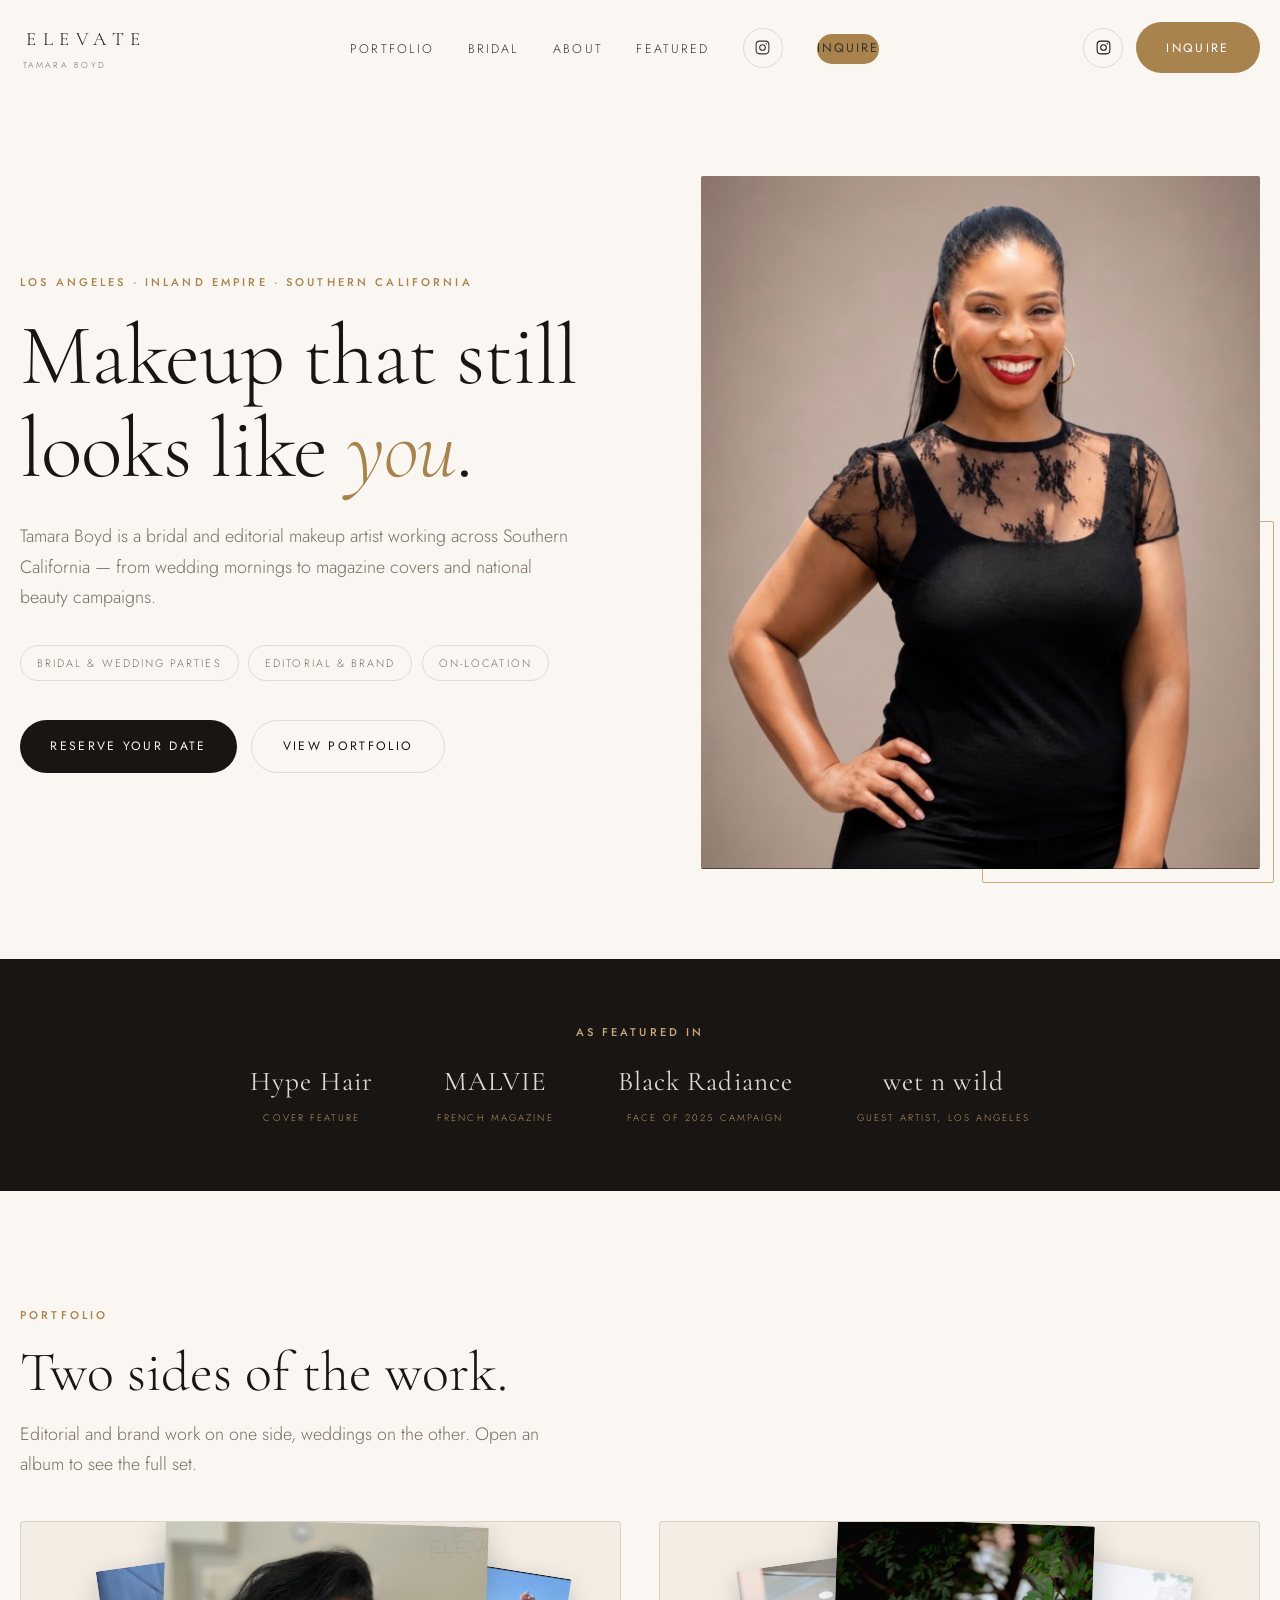
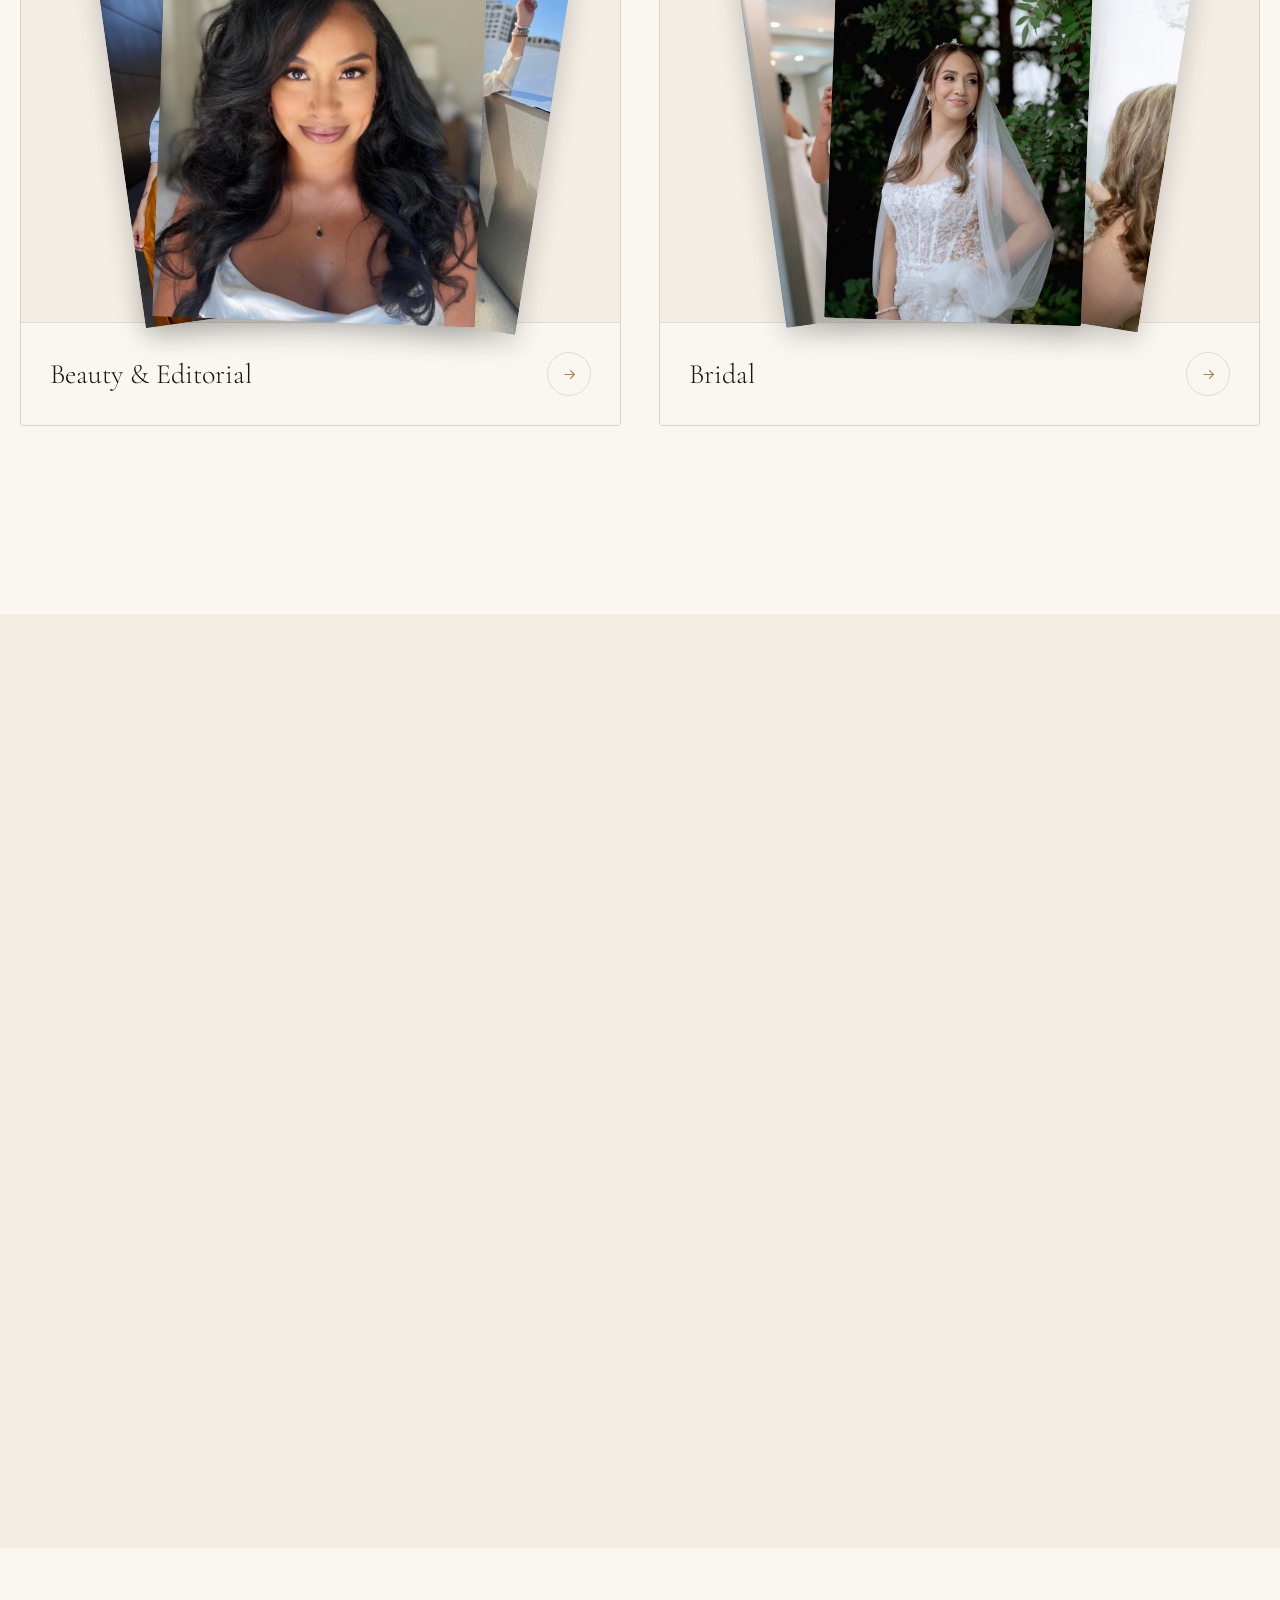
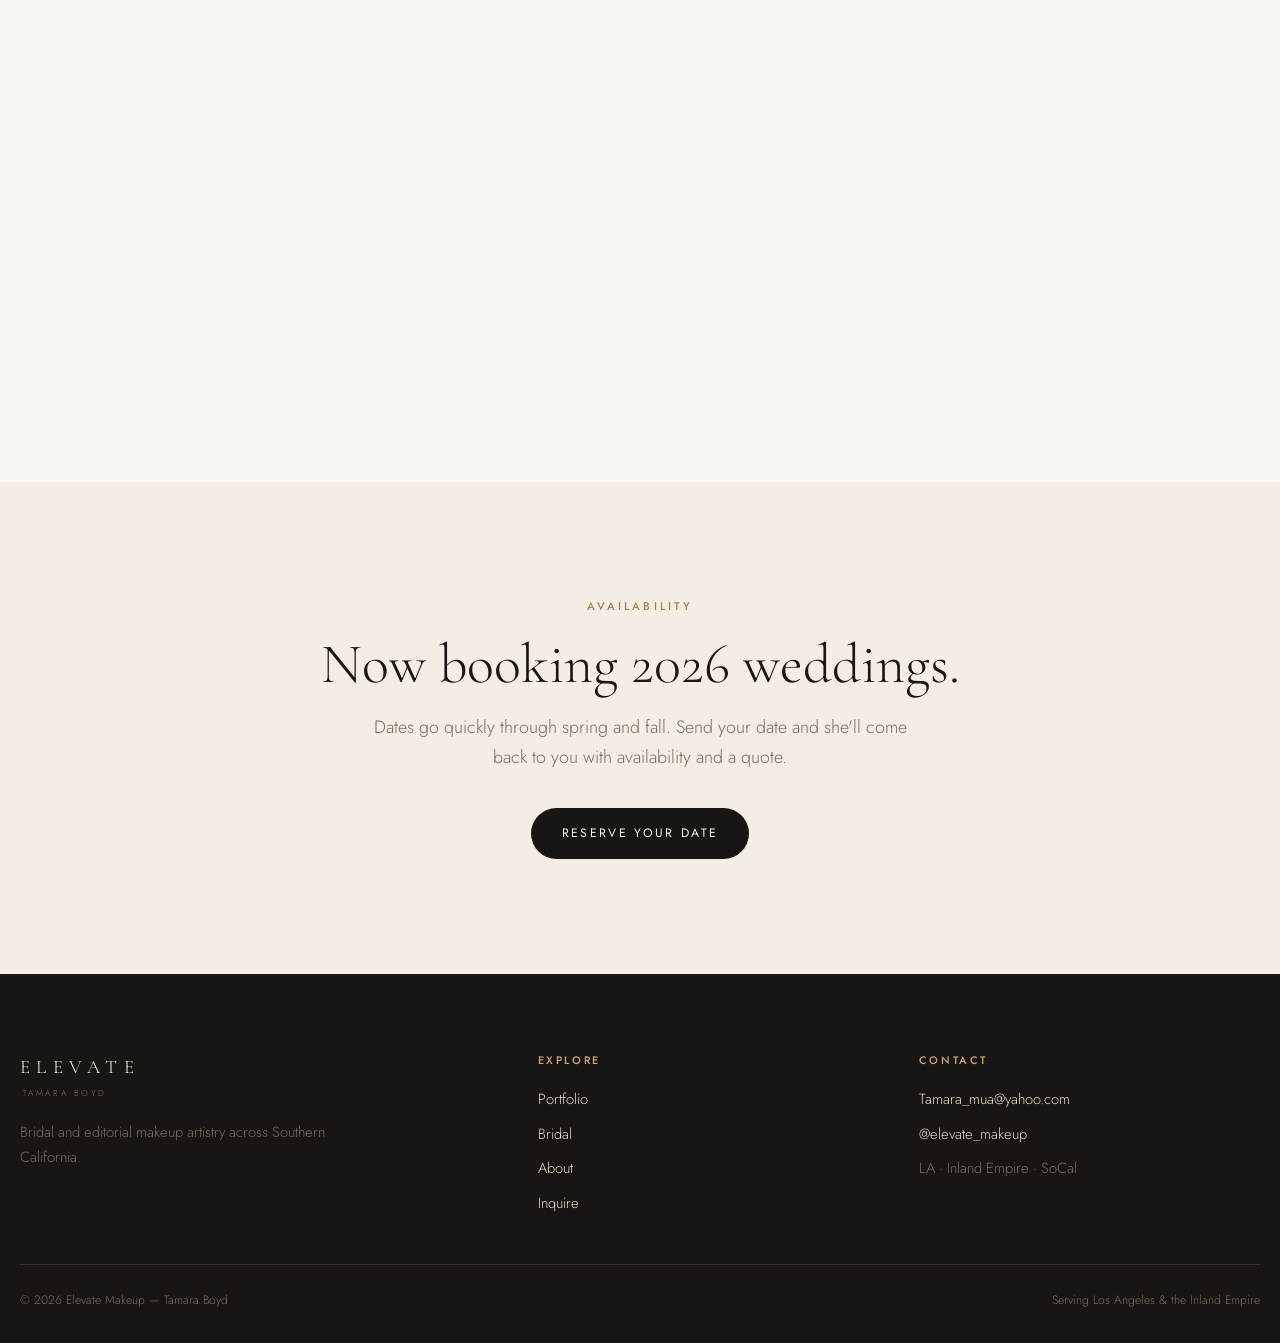
==== docs 4/index.html @ f373360c "Add files via upload" ====
<!DOCTYPE html>
<html lang="en">
<head>
<meta charset="utf-8">
<meta name="viewport" content="width=device-width,initial-scale=1">
<title>Elevate Makeup | Tamara Boyd — Los Angeles & Inland Empire Makeup Artist</title>
<meta name="description" content="Tamara Boyd is a bridal and editorial makeup artist serving Los Angeles, the Inland Empire and Southern California. Featured in Hype Hair and MALVIE. Now booking 2026 brides.">
<link rel="canonical" href="https://elevatemakeup.com/">
<meta property="og:title" content="Elevate Makeup | Tamara Boyd — LA & Inland Empire Makeup Artist">
<meta property="og:description" content="Bridal and editorial makeup across Southern California. Featured in Hype Hair and MALVIE.">
<meta property="og:type" content="website">
<link rel="preconnect" href="https://fonts.googleapis.com">
<link rel="preconnect" href="https://fonts.gstatic.com" crossorigin>
<link href="https://fonts.googleapis.com/css2?family=Cormorant+Garamond:ital,wght@0,300;0,400;1,300;1,400&family=Jost:wght@300;400;500&display=swap" rel="stylesheet">
<link rel="stylesheet" href="assets/styles.css">
<script type="application/ld+json">
{"@context":"https://schema.org","@type":"BeautySalon","name":"Elevate Makeup — Tamara Boyd",
"description":"Bridal and editorial makeup artist serving Los Angeles, the Inland Empire and Southern California.",
"email":"Tamara_mua@yahoo.com",
"areaServed":["Los Angeles","Inland Empire","Orange County","Southern California"],
"sameAs":["https://www.instagram.com/elevate_makeup/"]}
</script>
</head>
<body>

<!-- brush sweeps a circle, then lifts -->
<div id="loader">
  <div class="brush-wrap">
    <svg viewBox="0 0 100 100" aria-hidden="true">
      <circle class="ring-bg" cx="50" cy="50" r="49"></circle>
      <circle class="ring-fg" cx="50" cy="50" r="49"></circle>
    </svg>
    <div class="brush-orbit">
      <svg class="brush" viewBox="0 0 24 64" fill="none" aria-hidden="true">
        <path d="M12 2c3 4 4.6 8 4.6 12 0 3.4-2 5.6-4.6 5.6S7.4 17.4 7.4 14C7.4 10 9 6 12 2z" fill="#A9834E"/>
        <rect x="9.2" y="19" width="5.6" height="6" rx="1" fill="#191512"/>
        <rect x="10" y="25" width="4" height="34" rx="2" fill="#C3B2A0"/>
      </svg>
    </div>
    <div class="loader-word">ELEVATE</div>
  </div>
</div>

<header>
  <div class="wrap nav">
    <a class="brand" href="index.html">Elevate<span>Tamara Boyd</span></a>
    <ul class="nav-links" id="navlinks">
      <li><a href="#work">Portfolio</a></li>
      <li><a href="bridal.html">Bridal</a></li>
      <li><a href="#about">About</a></li>
      <li><a href="#featured">Featured</a></li>
      <li><a class="ig" href="https://www.instagram.com/elevate_makeup/" target="_blank" rel="noopener" aria-label="Instagram — see her reels and latest work">
        <svg width="17" height="17" viewBox="0 0 24 24" stroke-width="1.5"><rect x="3" y="3" width="18" height="18" rx="5"/><circle cx="12" cy="12" r="4"/><circle cx="17.3" cy="6.7" r="1" fill="currentColor" stroke="none"/></svg>
      </a></li>
      <li><a class="btn btn-gold" href="#" data-inquire="">Inquire</a></li>
    </ul>
    <div class="nav-right">
      <a class="ig" href="https://www.instagram.com/elevate_makeup/" target="_blank" rel="noopener" aria-label="Instagram — see her reels and latest work">
        <svg width="17" height="17" viewBox="0 0 24 24" stroke-width="1.5"><rect x="3" y="3" width="18" height="18" rx="5"/><circle cx="12" cy="12" r="4"/><circle cx="17.3" cy="6.7" r="1" fill="currentColor" stroke="none"/></svg>
      </a>
      <a class="btn btn-gold" href="#" data-inquire="">Inquire</a>
    </div>
    <button class="burger" id="burger" aria-label="Menu"><i></i><i></i><i></i></button>
  </div>
</header>

<main>

<section class="hero">
  <div class="wrap hero-grid">
    <div class="rv">
      <p class="eyebrow">Los Angeles · Inland Empire · Southern California</p>
      <h1>Makeup that still<br>looks like <em>you</em>.</h1>
      <p class="lede">Tamara Boyd is a bridal and editorial makeup artist working across
      Southern California — from wedding mornings to magazine covers and national
      beauty campaigns.</p>
      <div class="hero-meta">
        <span class="tag">Bridal &amp; Wedding Parties</span>
        <span class="tag">Editorial &amp; Brand</span>
        <span class="tag">On-Location</span>
      </div>
      <div class="hero-cta">
        <a class="btn" href="#" data-inquire="">Reserve Your Date</a>
        <a class="btn btn-ghost" href="#work">View Portfolio</a>
      </div>
    </div>
    <div class="hero-photo rv">
      <img src="assets/img/tamara.jpg" alt="Tamara Boyd, makeup artist — Los Angeles and Inland Empire">
    </div>
  </div>
</section>

<section class="featured" id="featured">
  <div class="wrap">
    <p class="eyebrow">As Featured In</p>
    <div class="press">
      <div class="press-item"><b>Hype Hair</b><small>Cover Feature</small></div>
      <div class="press-item"><b>MALVIE</b><small>French Magazine</small></div>
      <div class="press-item"><b>Black Radiance</b><small>Face of 2025 Campaign</small></div>
      <div class="press-item"><b>wet n wild</b><small>Guest Artist, Los Angeles</small></div>
    </div>
  </div>
</section>

<section id="work">
  <div class="wrap">
    <p class="eyebrow rv">Portfolio</p>
    <h2 class="rv" style="margin-bottom:1rem">Two sides of the work.</h2>
    <p class="lede rv" style="margin-bottom:2.6rem">Editorial and brand work on one side,
    weddings on the other. Open an album to see the full set.</p>

    <div class="album-cards">
      <a class="album-card rv" data-album="beauty" href="work-beauty.html">
        <div class="fan"></div>
        <div class="album-meta">
          <h3>Beauty &amp; Editorial</h3>
          <span class="album-go">
            <svg width="17" height="17" viewBox="0 0 24 24" fill="none" stroke="currentColor" stroke-width="1.5"><path d="M5 12h14M13 6l6 6-6 6"/></svg>
          </span>
        </div>
      </a>
      <a class="album-card rv" data-album="bridal" href="work-bridal.html">
        <div class="fan"></div>
        <div class="album-meta">
          <h3>Bridal</h3>
          <span class="album-go">
            <svg width="17" height="17" viewBox="0 0 24 24" fill="none" stroke="currentColor" stroke-width="1.5"><path d="M5 12h14M13 6l6 6-6 6"/></svg>
          </span>
        </div>
      </a>
    </div>

    <p class="rv" style="margin-top:2rem;font-size:.86rem;color:var(--muted)">
      More of her day-to-day work, including reels, lives on
      <a href="https://www.instagram.com/elevate_makeup/" target="_blank" rel="noopener" style="color:var(--gold)">@elevate_makeup</a>.
    </p>
  </div>
</section>

<section id="about" style="background:var(--paper)">
  <div class="wrap about-grid">
    <img class="rv" src="assets/img/ed-01.jpg" alt="Tamara Boyd working on set in Los Angeles">
    <div class="rv">
      <p class="eyebrow">About Tamara</p>
      <h2 style="margin-bottom:1.4rem">Twenty years of faces,<br>and still counting.</h2>
      <p>Tamara Boyd has built her career in two worlds at once — the quiet intensity of a
      wedding morning, and the pace of a national beauty set. That range is the point.
      A bride gets an artist who has worked under studio lights for brands that
      photograph skin for a living.</p>
      <p>Her work has appeared on the cover of <em>Hype Hair</em>, across two editorials in
      <em>MALVIE French Magazine</em>, and in the Black Radiance Face of 2025 campaign.
      She works on location throughout Los Angeles, the Inland Empire and the wider
      Southern California area.</p>
      <div class="stat-row">
        <div class="stat"><b>3</b><span>Magazine Features</span></div>
        <div class="stat"><b>SoCal</b><span>On-Location</span></div>
        <div class="stat"><b>2026</b><span>Now Booking</span></div>
      </div>
    </div>
  </div>
</section>

<section>
  <div class="wrap">
    <p class="eyebrow rv">How It Works</p>
    <h2 class="rv" style="margin-bottom:3rem">Simple from the first message.</h2>
    <div class="steps">
      <div class="step rv"><b>01</b><h3>Reserve your date</h3>
        <p>Tell her the date, the location and how many faces. Takes about a minute.</p></div>
      <div class="step rv"><b>02</b><h3>Get a custom quote</h3>
        <p>Every booking is priced to the day — party size, start time and travel all matter.</p></div>
      <div class="step rv"><b>03</b><h3>Lock it in</h3>
        <p>A signed agreement and deposit hold the date. Trials are booked separately.</p></div>
    </div>
  </div>
</section>

<section class="band">
  <div class="wrap">
    <p class="eyebrow rv">Availability</p>
    <h2 class="rv">Now booking 2026 weddings.</h2>
    <p class="lede rv">Dates go quickly through spring and fall. Send your date and
    she'll come back to you with availability and a quote.</p>
    <a class="btn rv" href="#" data-inquire="">Reserve Your Date</a>
  </div>
</section>

</main>

<footer>
  <div class="wrap">
    <div class="foot">
      <div>
        <a class="brand" href="index.html">Elevate<span>Tamara Boyd</span></a>
        <p style="color:var(--muted);margin-top:1.2rem;max-width:34ch;font-size:.92rem">
          Bridal and editorial makeup artistry across Southern California.</p>
      </div>
      <div>
        <h4>Explore</h4>
        <ul>
          <li><a href="#work">Portfolio</a></li>
          <li><a href="bridal.html">Bridal</a></li>
          <li><a href="#about">About</a></li>
          <li><a href="#" data-inquire="">Inquire</a></li>
        </ul>
      </div>
      <div>
        <h4>Contact</h4>
        <ul>
          <li><a href="mailto:Tamara_mua@yahoo.com">Tamara_mua@yahoo.com</a></li>
          <li><a href="https://www.instagram.com/elevate_makeup/" target="_blank" rel="noopener">@elevate_makeup</a></li>
          <li style="color:var(--muted)">LA · Inland Empire · SoCal</li>
        </ul>
      </div>
    </div>
    <div class="foot-base">
      <span>&copy; <span id="yr"></span> Elevate Makeup — Tamara Boyd</span>
      <span>Serving Los Angeles &amp; the Inland Empire</span>
    </div>
  </div>
</footer>

<!-- ---------------------------------------------- inquiry -->
<div class="modal" id="inq" role="dialog" aria-label="Inquiry">
  <div class="modal-bg" id="inq-bg"></div>
  <div class="modal-card">
    <button class="modal-x" id="inq-x" aria-label="Close">
      <svg width="16" height="16" viewBox="0 0 24 24" fill="none" stroke="currentColor" stroke-width="1.6"><path d="M18 6 6 18M6 6l12 12"/></svg>
    </button>

    <div class="inq-step" data-step="1">
      <div class="step-tag">Step 1 of 2<i></i></div>
      <h2>Reserve your date.</h2>
      <p class="lede">Tell her what you need and when. She'll come back with availability
      and a quote built for your day.</p>

      <div class="field">
        <label>
          <svg width="14" height="14" viewBox="0 0 24 24" fill="none" stroke-width="1.6"><path d="M12 3l2.2 5.6L20 9.8l-4 4.1.9 5.9L12 17l-4.9 2.8.9-5.9-4-4.1 5.8-1.2z"/></svg>
          What are we creating?
        </label>
        <div class="chips-grid" id="svc">
          <button class="chip-card" data-v="Bridal"><b>Bridal</b><small>Just the bride</small></button>
          <button class="chip-card" data-v="Bridal Party"><b>Bridal Party</b><small>Bride + party</small></button>
          <button class="chip-card" data-v="Editorial / Brand"><b>Editorial</b><small>Brand or campaign</small></button>
          <button class="chip-card" data-v="Photoshoot"><b>Photoshoot</b><small>Portrait or headshot</small></button>
          <button class="chip-card" data-v="Event"><b>Event</b><small>Special occasion</small></button>
          <button class="chip-card" data-v="Lesson"><b>Lesson</b><small>One-on-one</small></button>
        </div>
        <div class="err" id="e1">Pick one so she knows what to quote.</div>
      </div>

      <div class="field">
        <label>
          <svg width="14" height="14" viewBox="0 0 24 24" fill="none" stroke-width="1.6"><circle cx="9" cy="8" r="3.2"/><path d="M3 20c0-3.3 2.7-5.5 6-5.5s6 2.2 6 5.5M17 11.5a3 3 0 100-6M18 20c0-2.3-.9-4-2.4-5"/></svg>
          How many faces?
        </label>
        <div class="chips" id="faces">
          <button class="chip" data-v="Just me">Just me</button>
          <button class="chip" data-v="2–3">2–3</button>
          <button class="chip" data-v="4–6">4–6</button>
          <button class="chip" data-v="7–10">7–10</button>
          <button class="chip" data-v="10+">10+</button>
        </div>
      </div>

      <div class="two field">
        <div>
          <span class="sub-label">Date</span>
          <input type="date" id="f-date">
        </div>
        <div>
          <span class="sub-label">Location or venue</span>
          <input type="text" id="f-where" placeholder="Riverside, CA">
        </div>
      </div>

      <button class="btn" id="inq-next">Continue to Details
        <svg width="15" height="15" viewBox="0 0 24 24" fill="none" stroke="currentColor" stroke-width="1.6"><path d="M5 12h14M13 6l6 6-6 6"/></svg>
      </button>
    </div>

    <div class="inq-step" data-step="2" hidden>
      <div class="step-tag">Step 2 of 2<i></i></div>
      <h2>How does she reach you?</h2>
      <p class="lede" id="recap" style="color:var(--gold)"></p>

      <div class="two field">
        <div><span class="sub-label">Your name</span><input type="text" id="f-name" placeholder="Jackie Alvarez"></div>
        <div><span class="sub-label">Email</span><input type="email" id="f-email" placeholder="you@email.com"></div>
      </div>
      <div class="two field">
        <div><span class="sub-label">Phone</span><input type="tel" id="f-phone" placeholder="Best number to reach you"></div>
        <div><span class="sub-label">How'd you find her?</span><input type="text" id="f-src" placeholder="Instagram, a friend, Google…"></div>
      </div>
      <div class="field">
        <span class="sub-label">Anything else she should know?</span>
        <textarea id="f-msg" placeholder="Getting-ready location, start time, the look you're after…"></textarea>
      </div>
      <div class="err" id="e2">Name and email, then she can get back to you.</div>
      <div class="modal-foot">
        <button class="btn btn-ghost" id="inq-back">Back</button>
        <button class="btn" id="inq-send">Send Inquiry
          <svg width="15" height="15" viewBox="0 0 24 24" fill="none" stroke="currentColor" stroke-width="1.6"><path d="M22 2 11 13M22 2l-7 20-4-9-9-4z"/></svg>
        </button>
      </div>
    </div>

    <div class="inq-step sent" data-step="3" hidden>
      <svg width="46" height="46" viewBox="0 0 24 24" fill="none" stroke-width="1.2"><circle cx="12" cy="12" r="10"/><path d="M8 12.5l2.6 2.6L16 9.5"/></svg>
      <h2>On its way.</h2>
      <p class="lede" style="margin-inline:auto">Your inquiry is with Tamara. She usually replies
      within a day or two. If it's urgent you can also reach her at
      <a href="mailto:Tamara_mua@yahoo.com" style="color:var(--gold)">Tamara_mua@yahoo.com</a>.</p>
    </div>
  </div>
</div>

<script src="assets/app.js"></script>
</body>
</html>
---- docs 4/assets/styles.css ----
/* =========================================================
   ELEVATE MAKEUP — Tamara Boyd
   Warm neutral editorial. The photography is the loudest
   thing on the page; everything else stays quiet.
   ========================================================= */

:root{
  --cream:#FAF7F2;
  --paper:#F3EDE4;
  --sand:#E7DCCD;
  --taupe:#C3B2A0;
  --ink:#191512;
  --ink-soft:#3A322C;
  --muted:#7A6E63;
  --gold:#A9834E;
  --gold-soft:#C9A879;
  --line:rgba(25,21,18,.12);

  --serif:"Cormorant Garamond",Georgia,serif;
  --sans:"Jost","Helvetica Neue",Arial,sans-serif;

  --wrap:1240px;
  --ease:cubic-bezier(.22,.61,.36,1);
}

*{box-sizing:border-box}
html{scroll-behavior:smooth;-webkit-text-size-adjust:100%}
body{
  margin:0;background:var(--cream);color:var(--ink);
  font-family:var(--sans);font-weight:300;font-size:17px;line-height:1.7;
  -webkit-font-smoothing:antialiased;overflow-x:hidden;
}
body.locked{overflow:hidden}
img{max-width:100%;display:block}
a{color:inherit;text-decoration:none}
button{font-family:inherit;cursor:pointer;border:0;background:none;color:inherit}

.wrap{width:min(100% - 2.5rem,var(--wrap));margin-inline:auto}
.eyebrow{
  font-size:.7rem;letter-spacing:.28em;text-transform:uppercase;
  color:var(--gold);font-weight:500;margin:0 0 1.1rem;
}
h1,h2,h3{font-family:var(--serif);font-weight:300;line-height:1.08;margin:0}
h1{font-size:clamp(2.9rem,7vw,5.4rem);letter-spacing:-.01em}
h2{font-size:clamp(2.1rem,4.6vw,3.5rem)}
h3{font-size:clamp(1.3rem,2.2vw,1.75rem)}
p{margin:0 0 1.1rem;color:var(--ink-soft)}
.lede{font-size:1.12rem;color:var(--muted);max-width:56ch}
section{padding:clamp(4.5rem,9vw,8rem) 0}

/* ---------------------------------------------- brush loader */
#loader{
  position:fixed;inset:0;z-index:9999;background:var(--cream);
  display:grid;place-items:center;transition:opacity .7s var(--ease),visibility .7s;
}
#loader.done{opacity:0;visibility:hidden}
.brush-wrap{width:150px;height:150px;position:relative}
.brush-wrap svg{width:100%;height:100%;transform:rotate(-90deg)}
.ring-bg{fill:none;stroke:var(--sand);stroke-width:1.5}
.ring-fg{
  fill:none;stroke:var(--gold);stroke-width:1.5;stroke-linecap:round;
  stroke-dasharray:308;stroke-dashoffset:308;
  animation:sweep 1.9s var(--ease) forwards;
}
@keyframes sweep{to{stroke-dashoffset:0}}
/* the brush rides the tip of the arc as it draws */
.brush-orbit{
  position:absolute;inset:0;animation:orbit 1.9s var(--ease) forwards;
}
@keyframes orbit{from{transform:rotate(0)}to{transform:rotate(360deg)}}
.brush{
  position:absolute;top:-13px;left:50%;width:26px;margin-left:-13px;
  transform-origin:50% 88px;
}
.loader-word{
  position:absolute;inset:0;display:grid;place-items:center;
  font-family:var(--serif);font-size:1.05rem;letter-spacing:.42em;
  text-indent:.42em;color:var(--ink);opacity:0;
  animation:fadeIn .9s .5s var(--ease) forwards;
}
@keyframes fadeIn{to{opacity:1}}

/* ---------------------------------------------- nav */
header{
  position:fixed;inset:0 0 auto;z-index:900;
  padding:1.4rem 0;transition:background .4s,padding .4s,box-shadow .4s;
}
header.stuck{
  background:rgba(250,247,242,.93);backdrop-filter:blur(14px);
  padding:.85rem 0;box-shadow:0 1px 0 var(--line);
}
.nav{display:flex;align-items:center;justify-content:space-between;gap:2rem}
.brand{
  font-family:var(--serif);font-size:1.18rem;letter-spacing:.34em;
  text-indent:.34em;text-transform:uppercase;white-space:nowrap;
}
.brand span{display:block;font-family:var(--sans);font-size:.54rem;
  letter-spacing:.3em;text-indent:.3em;color:var(--muted);margin-top:.18rem}
.nav-links{display:flex;align-items:center;gap:2.1rem;list-style:none;margin:0;padding:0}
.nav-links a{
  font-size:.78rem;letter-spacing:.17em;text-transform:uppercase;color:var(--ink-soft);
  position:relative;padding:.25rem 0;transition:color .3s;
}
.nav-links a::after{
  content:"";position:absolute;left:0;bottom:0;width:0;height:1px;
  background:var(--gold);transition:width .35s var(--ease);
}
.nav-links a:hover{color:var(--gold)}
.nav-links a:hover::after{width:100%}

.btn{
  display:inline-flex;align-items:center;gap:.6rem;
  padding:.95rem 1.9rem;border-radius:999px;
  font-size:.76rem;letter-spacing:.19em;text-transform:uppercase;font-weight:400;
  background:var(--ink);color:var(--cream);
  transition:background .35s,transform .35s var(--ease),box-shadow .35s;
}
.btn:hover{background:var(--gold);transform:translateY(-2px);
  box-shadow:0 12px 28px rgba(169,131,78,.28)}
.btn-ghost{background:transparent;color:var(--ink);border:1px solid var(--line)}
.btn-ghost:hover{background:var(--ink);color:var(--cream);border-color:var(--ink)}
/* the nav Inquire disappeared against the cream header -- gold so it reads
   as the one thing to click up there */
.btn-gold{background:var(--gold);color:#fff}
.btn-gold:hover{background:var(--ink);color:var(--cream)}

.burger{display:none;width:44px;height:44px;position:relative;z-index:960}
.burger i{
  position:absolute;left:11px;width:22px;height:1.5px;background:var(--ink);
  transition:transform .4s var(--ease),opacity .25s;
}
.burger i:nth-child(1){top:17px}
.burger i:nth-child(2){top:23px}
.burger i:nth-child(3){top:29px}
.burger.open i:nth-child(1){transform:translateY(6px) rotate(45deg)}
.burger.open i:nth-child(2){opacity:0}
.burger.open i:nth-child(3){transform:translateY(-6px) rotate(-45deg)}

/* ---------------------------------------------- hero */
.hero{padding:clamp(8rem,15vw,11rem) 0 clamp(3.5rem,7vw,6rem);position:relative}
.hero-grid{display:grid;grid-template-columns:1.05fr .95fr;gap:clamp(2rem,5vw,4.5rem);align-items:center}
.hero h1{margin-bottom:1.6rem}
.hero h1 em{font-style:italic;color:var(--gold)}
.hero-meta{
  display:flex;flex-wrap:wrap;gap:.6rem;margin:2rem 0 2.4rem;
}
.tag{
  font-size:.68rem;letter-spacing:.19em;text-transform:uppercase;
  padding:.5rem 1rem;border:1px solid var(--line);border-radius:999px;color:var(--muted);
}
.hero-cta{display:flex;flex-wrap:wrap;gap:.9rem}
.hero-photo{position:relative}
/* no forced aspect-ratio -- a 4/5 box was cropping Tamara off her own hero */
.hero-photo img{width:100%;height:auto;display:block;border-radius:2px}
.hero-photo::after{
  content:"";position:absolute;inset:auto -14px -14px auto;width:52%;height:52%;
  border:1px solid var(--gold-soft);border-radius:2px;z-index:-1;
}
.ph{
  display:grid;place-items:center;background:var(--paper);
  border:1px dashed var(--taupe);aspect-ratio:4/5;
  color:var(--muted);font-size:.72rem;letter-spacing:.2em;text-transform:uppercase;
  text-align:center;padding:2rem;
}

/* ---------------------------------------------- featured strip */
.featured{background:var(--ink);color:var(--cream);padding:clamp(3rem,5vw,4.2rem) 0}
.featured .eyebrow{color:var(--gold-soft);text-align:center}
.press{
  display:flex;flex-wrap:wrap;align-items:center;justify-content:center;
  gap:clamp(1.8rem,5vw,4.5rem);
}
.press-item{text-align:center;opacity:.88;transition:opacity .3s}
.press-item:hover{opacity:1}
.press-item b{
  display:block;font-family:var(--serif);font-size:clamp(1.15rem,2.2vw,1.7rem);
  font-weight:400;letter-spacing:.04em;
}
.press-item small{
  display:block;font-size:.6rem;letter-spacing:.22em;text-transform:uppercase;
  color:var(--gold-soft);margin-top:.3rem;
}

/* ---------------------------------------------- albums
   Masonry, not a grid of forced 4:5 crops. Every frame keeps the shape it
   was shot in -- a full-length bride and a tight beauty close-up should not
   be squeezed into the same box. */
/* Two album cards. Each shows three real prints fanned out, uncropped, and
   opens the whole set. A single cover image always cropped somebody's head
   off, which is what kept looking wrong. */
.album-cards{display:grid;grid-template-columns:1fr 1fr;gap:clamp(1.2rem,3vw,2.6rem)}
.album-card{
  display:block;width:100%;text-align:left;padding:0;
  background:var(--paper);border:1px solid var(--line);border-radius:4px;
  overflow:hidden;cursor:pointer;transition:transform .5s var(--ease),box-shadow .5s var(--ease);
}
.album-card:hover{transform:translateY(-5px);box-shadow:0 24px 50px rgba(25,21,18,.13)}
.fan{
  position:relative;height:clamp(270px,32vw,400px);
  display:grid;place-items:center;padding:clamp(1.6rem,3vw,2.4rem) 0;
}
.fan img{
  position:absolute;height:100%;width:auto;border-radius:2px;
  box-shadow:0 10px 30px rgba(25,21,18,.22);
  transition:transform .6s var(--ease);background:#fff;
}
.fan img:nth-child(1){transform:rotate(-8deg) translateX(-30%) scale(.9);z-index:1}
.fan img:nth-child(2){transform:rotate(2deg) scale(1);z-index:3}
.fan img:nth-child(3){transform:rotate(9deg) translateX(30%) scale(.9);z-index:2}
.album-card:hover .fan img:nth-child(1){transform:rotate(-12deg) translateX(-46%) scale(.92)}
.album-card:hover .fan img:nth-child(2){transform:rotate(0deg) scale(1.04)}
.album-card:hover .fan img:nth-child(3){transform:rotate(13deg) translateX(46%) scale(.92)}
.album-meta{
  padding:clamp(1.2rem,2.4vw,1.8rem);border-top:1px solid var(--line);
  background:var(--cream);display:flex;align-items:center;justify-content:space-between;gap:1rem;
}
.album-meta h3{margin:0}
.album-go{
  flex:0 0 auto;width:44px;height:44px;border-radius:50%;display:grid;place-items:center;
  border:1px solid var(--line);color:var(--gold);transition:all .4s var(--ease);
}
.album-card:hover .album-go{background:var(--gold);color:#fff;border-color:var(--gold)}

/* gallery pages — her work laid out plainly. Nothing here is clickable;
   it's meant to read as a portfolio page, not a file browser. */
.masonry{column-count:3;column-gap:clamp(10px,1.4vw,18px)}
.masonry figure{
  break-inside:avoid;margin:0 0 clamp(10px,1.4vw,18px);
  border-radius:2px;overflow:hidden;background:var(--paper);
}
.masonry img{width:100%;height:auto;display:block}
.page-head{padding:clamp(8rem,14vw,10.5rem) 0 clamp(2rem,4vw,3rem)}
.back-link{
  display:inline-flex;align-items:center;gap:.55rem;margin-top:2rem;
  font-size:.74rem;letter-spacing:.19em;text-transform:uppercase;color:var(--muted);
  transition:color .3s;
}
.back-link:hover{color:var(--gold)}

/* instagram pill in the nav */
.ig{
  width:40px;height:40px;flex:0 0 auto;border-radius:50%;
  display:grid;place-items:center;border:1px solid var(--line);color:var(--ink);
  transition:all .35s var(--ease);
}
.ig:hover{background:var(--ink);color:var(--cream);border-color:var(--ink);transform:translateY(-2px)}
.ig svg{stroke:currentColor;fill:none}
.nav-right{display:flex;align-items:center;gap:.8rem}

/* ---------------------------------------------- about */
.about-grid{display:grid;grid-template-columns:.9fr 1.1fr;gap:clamp(2rem,5vw,4.5rem);align-items:center}
.about-grid img{width:100%;height:auto;display:block;border-radius:2px}
.stat-row{display:flex;gap:clamp(1.5rem,4vw,3rem);margin-top:2.2rem;flex-wrap:wrap}
.stat b{display:block;font-family:var(--serif);font-size:2.1rem;line-height:1;color:var(--gold)}
.stat span{font-size:.68rem;letter-spacing:.19em;text-transform:uppercase;color:var(--muted)}

/* ---------------------------------------------- steps */
.steps{display:grid;grid-template-columns:repeat(3,1fr);gap:clamp(1.5rem,3vw,2.6rem)}
.step{padding-top:1.6rem;border-top:1px solid var(--line)}
.step b{
  display:block;font-family:var(--serif);font-size:1.9rem;color:var(--gold-soft);
  line-height:1;margin-bottom:.7rem;
}
.step h3{margin-bottom:.5rem}
.step p{font-size:.95rem;margin:0}

.incl{display:grid;grid-template-columns:repeat(2,1fr);gap:1rem 2.4rem;list-style:none;padding:0;margin:0}
.incl li{
  display:flex;gap:.85rem;align-items:flex-start;padding-bottom:1rem;
  border-bottom:1px solid var(--line);color:var(--ink-soft);font-size:.98rem;
}
.incl svg{flex:0 0 auto;margin-top:.35rem;stroke:var(--gold)}

/* ---------------------------------------------- cta band */
.band{background:var(--paper);text-align:center}
.band h2{margin-bottom:1.1rem}
.band .lede{margin:0 auto 2.2rem}

/* ---------------------------------------------- footer */
footer{background:var(--ink);color:var(--sand);padding:clamp(3.5rem,6vw,5rem) 0 2rem}
.foot{display:grid;grid-template-columns:1.4fr 1fr 1fr;gap:2.5rem}
footer .brand{color:var(--cream)}
footer a:hover{color:var(--gold-soft)}
.foot h4{
  font-size:.68rem;letter-spacing:.24em;text-transform:uppercase;
  color:var(--gold-soft);margin:0 0 1.1rem;font-weight:500;
}
.foot ul{list-style:none;margin:0;padding:0;display:grid;gap:.6rem;font-size:.92rem}
.foot-base{
  margin-top:3rem;padding-top:1.6rem;border-top:1px solid rgba(250,247,242,.13);
  display:flex;justify-content:space-between;gap:1rem;flex-wrap:wrap;
  font-size:.76rem;color:var(--muted);
}

/* ---------------------------------------------- lightbox */
.lb{
  position:fixed;inset:0;z-index:1000;background:rgba(16,13,11,.97);
  opacity:0;visibility:hidden;transition:opacity .4s var(--ease),visibility .4s;
  display:grid;grid-template-rows:auto 1fr auto;
}
.lb.open{opacity:1;visibility:visible}
.lb-top{display:flex;justify-content:space-between;align-items:center;padding:1.4rem clamp(1rem,3vw,2.5rem);color:var(--sand)}
.lb-title{font-family:var(--serif);font-size:1.15rem;letter-spacing:.18em;text-transform:uppercase}
.lb-count{font-size:.78rem;letter-spacing:.16em;color:var(--muted)}
.lb-stage{position:relative;display:grid;place-items:center;padding:0 clamp(1rem,6vw,5rem);min-height:0}
.lb-stage img{max-width:100%;max-height:100%;object-fit:contain;border-radius:2px}
.lb-nav{
  position:absolute;top:50%;transform:translateY(-50%);
  width:52px;height:52px;border-radius:50%;display:grid;place-items:center;
  background:rgba(250,247,242,.1);color:var(--cream);transition:background .3s;
}
.lb-nav:hover{background:var(--gold)}
.lb-prev{left:clamp(.5rem,2vw,1.6rem)}
.lb-next{right:clamp(.5rem,2vw,1.6rem)}
.lb-close{width:44px;height:44px;border-radius:50%;display:grid;place-items:center;
  background:rgba(250,247,242,.1);color:var(--cream);transition:background .3s}
.lb-close:hover{background:var(--gold)}
.lb-film{display:flex;gap:.5rem;overflow-x:auto;padding:1.2rem clamp(1rem,3vw,2.5rem);scrollbar-width:none}
.lb-film::-webkit-scrollbar{display:none}
.lb-film img{
  width:62px;height:78px;object-fit:cover;opacity:.4;cursor:pointer;
  transition:opacity .3s;border-radius:2px;flex:0 0 auto;
}
.lb-film img.on{opacity:1;outline:1px solid var(--gold)}

/* ---------------------------------------------- inquiry modal */
.modal{
  position:fixed;inset:0;z-index:1100;display:grid;place-items:center;
  padding:1.2rem;opacity:0;visibility:hidden;transition:opacity .4s var(--ease),visibility .4s;
}
.modal.open{opacity:1;visibility:visible}
.modal-bg{position:absolute;inset:0;background:rgba(16,13,11,.6);backdrop-filter:blur(6px)}
.modal-card{
  position:relative;width:min(100%,640px);max-height:92vh;overflow-y:auto;
  background:var(--cream);border-radius:14px;padding:clamp(1.6rem,4vw,2.8rem);
  box-shadow:0 40px 90px rgba(16,13,11,.4);
  transform:translateY(18px) scale(.985);transition:transform .45s var(--ease);
}
.modal.open .modal-card{transform:none}
.modal-x{
  position:absolute;top:1.1rem;right:1.1rem;width:38px;height:38px;border-radius:50%;
  display:grid;place-items:center;background:var(--paper);transition:background .3s,transform .3s;
}
.modal-x:hover{background:var(--sand);transform:rotate(90deg)}
.step-tag{
  font-size:.66rem;letter-spacing:.26em;text-transform:uppercase;color:var(--gold);
  font-weight:500;margin-bottom:.9rem;display:flex;align-items:center;gap:.6rem;
}
.step-tag i{flex:1;height:1px;background:var(--line);max-width:70px}
.modal h2{font-size:clamp(1.7rem,3.4vw,2.4rem);margin-bottom:.6rem}
.modal .lede{font-size:.98rem;margin-bottom:1.8rem}

.field{margin-bottom:1.5rem}
.field > label{
  display:flex;align-items:center;gap:.55rem;
  font-size:.68rem;letter-spacing:.2em;text-transform:uppercase;
  color:var(--gold);font-weight:500;margin-bottom:.85rem;
}
.field > label svg{stroke:var(--gold)}

/* chip selectors — this is the part that replaces a boring <select> */
.chips{display:flex;flex-wrap:wrap;gap:.6rem}
.chip{
  padding:.72rem 1.15rem;border:1px solid var(--line);border-radius:999px;
  font-size:.83rem;color:var(--ink-soft);background:var(--cream);
  transition:all .3s var(--ease);
}
.chip:hover{border-color:var(--gold-soft);color:var(--ink)}
.chip.on{background:var(--ink);border-color:var(--ink);color:var(--cream)}

.chips-grid{display:grid;grid-template-columns:repeat(auto-fit,minmax(140px,1fr));gap:.6rem}
.chip-card{
  padding:1rem;border:1px solid var(--line);border-radius:10px;text-align:left;
  transition:all .3s var(--ease);background:var(--cream);
}
.chip-card:hover{border-color:var(--gold-soft);transform:translateY(-2px)}
.chip-card.on{border-color:var(--gold);background:#fff;box-shadow:0 8px 22px rgba(169,131,78,.14)}
.chip-card b{display:block;font-size:.92rem;font-weight:400;margin-bottom:.2rem}
.chip-card small{font-size:.72rem;color:var(--muted)}

input[type=text],input[type=email],input[type=tel],input[type=date],textarea{
  width:100%;padding:.9rem 1.05rem;border:1px solid var(--line);border-radius:9px;
  background:#fff;font-family:inherit;font-size:.95rem;color:var(--ink);
  transition:border-color .3s,box-shadow .3s;
}
input:focus,textarea:focus{
  outline:none;border-color:var(--gold-soft);box-shadow:0 0 0 3px rgba(169,131,78,.12);
}
textarea{resize:vertical;min-height:104px}
.two{display:grid;grid-template-columns:1fr 1fr;gap:1rem}
.sub-label{font-size:.8rem;color:var(--muted);margin-bottom:.4rem;display:block}
.modal .btn{width:100%;justify-content:center;padding:1.1rem}
.modal-foot{display:flex;gap:.8rem;margin-top:.4rem}
.modal-foot .btn-ghost{width:auto;flex:0 0 auto;padding:1.1rem 1.6rem}
.err{color:#B4453A;font-size:.82rem;margin-top:.6rem;display:none}
.err.show{display:block}
.sent{text-align:center;padding:2rem 0}
.sent svg{stroke:var(--gold);margin:0 auto 1.2rem}

/* ---------------------------------------------- reveal */
.rv{opacity:0;transform:translateY(26px);transition:opacity .9s var(--ease),transform .9s var(--ease)}
.rv.in{opacity:1;transform:none}

/* ---------------------------------------------- responsive */
@media(max-width:900px){
  .hero-grid,.about-grid,.foot{grid-template-columns:1fr}
  .hero-photo{order:-1;max-width:420px}
  .steps{grid-template-columns:1fr}
  .incl{grid-template-columns:1fr}
  .album-cards{grid-template-columns:1fr}
  .masonry{column-count:2}
  .two{grid-template-columns:1fr}
  .burger{display:block}
  .nav-links{
    position:fixed;inset:0;background:var(--cream);
    flex-direction:column;justify-content:center;gap:1.8rem;
    transform:translateX(100%);transition:transform .5s var(--ease);
    padding:5rem 2rem 2rem;overflow-y:auto;
  }
  .nav-links.open{transform:none}
  .nav-links a{font-size:1.05rem;letter-spacing:.14em}
  .nav-links .btn{margin-top:.6rem}
  /* the desktop cluster would otherwise sit under the burger */
  .nav-right{display:none}
}
@media(max-width:520px){
  body{font-size:16px}
  .lb-film img{width:48px;height:60px}
}
@media(prefers-reduced-motion:reduce){
  *{animation-duration:.01ms !important;transition-duration:.01ms !important}
  html{scroll-behavior:auto}
}
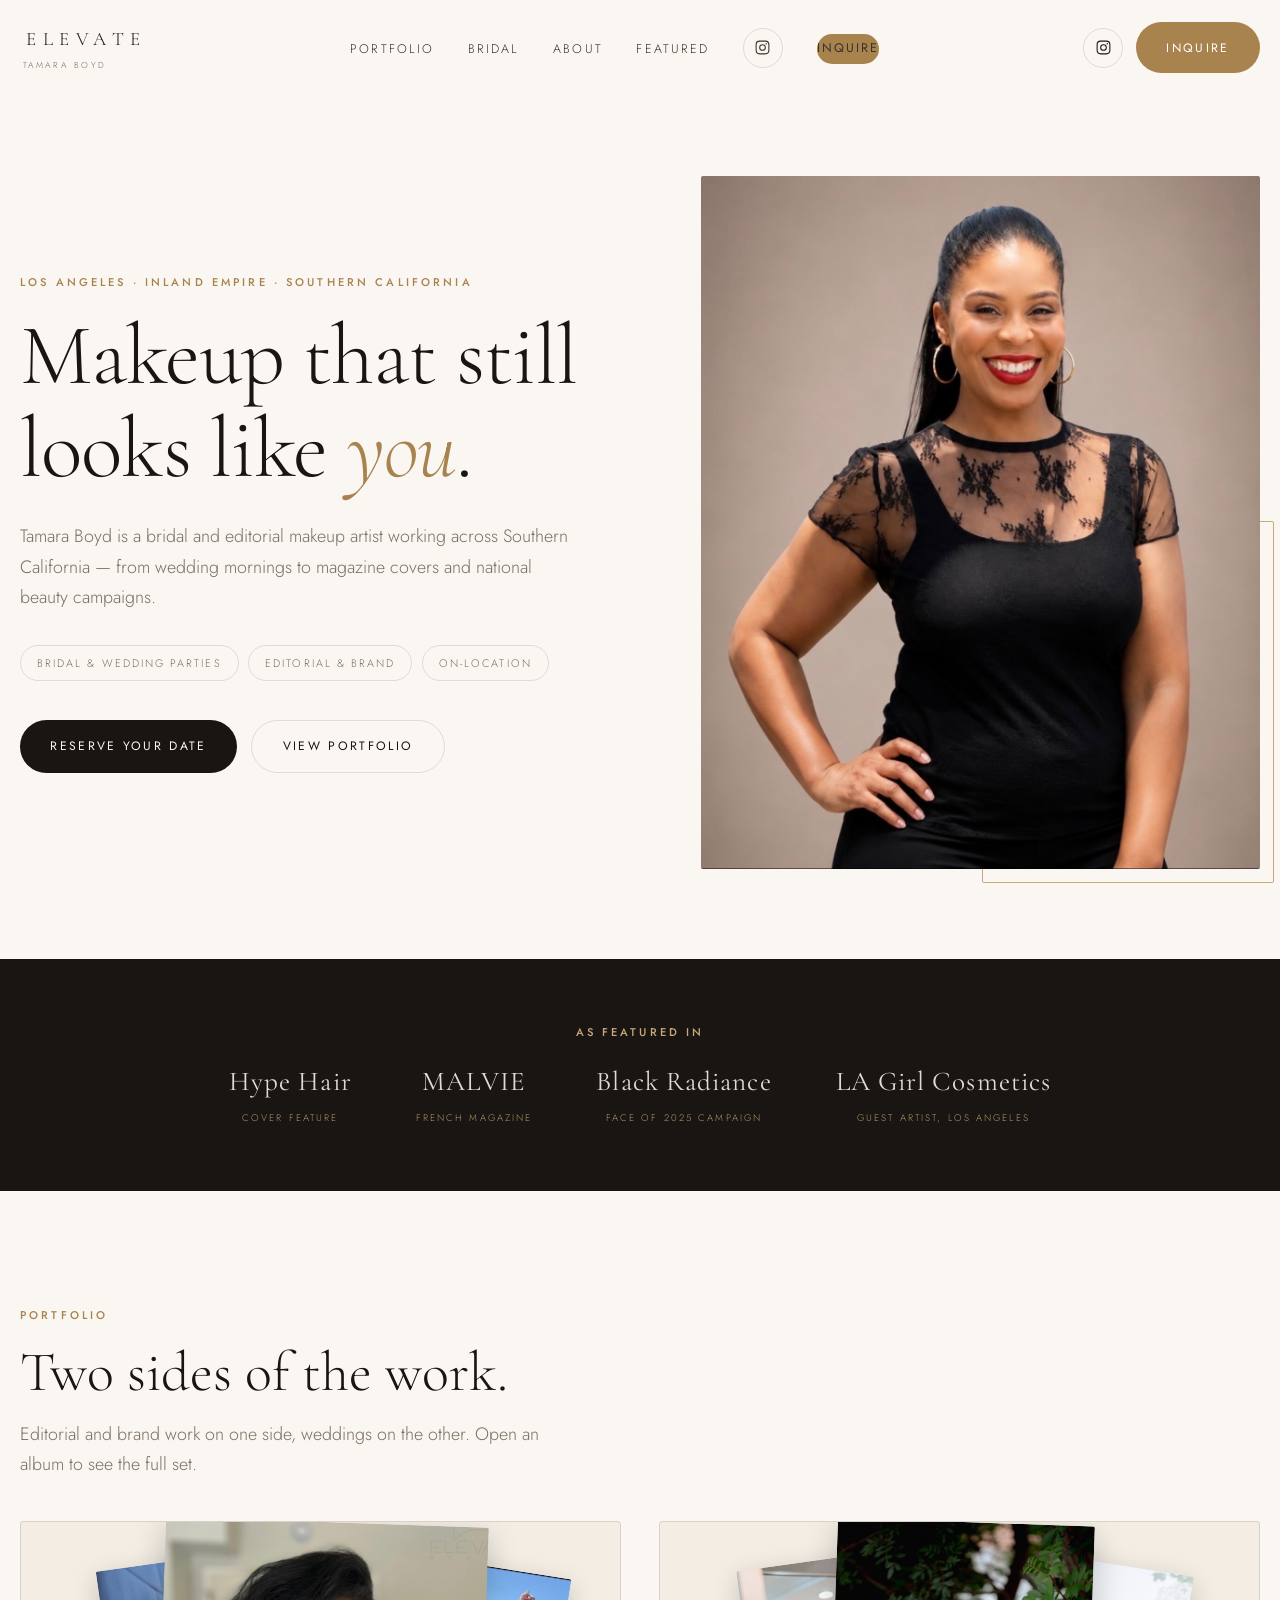
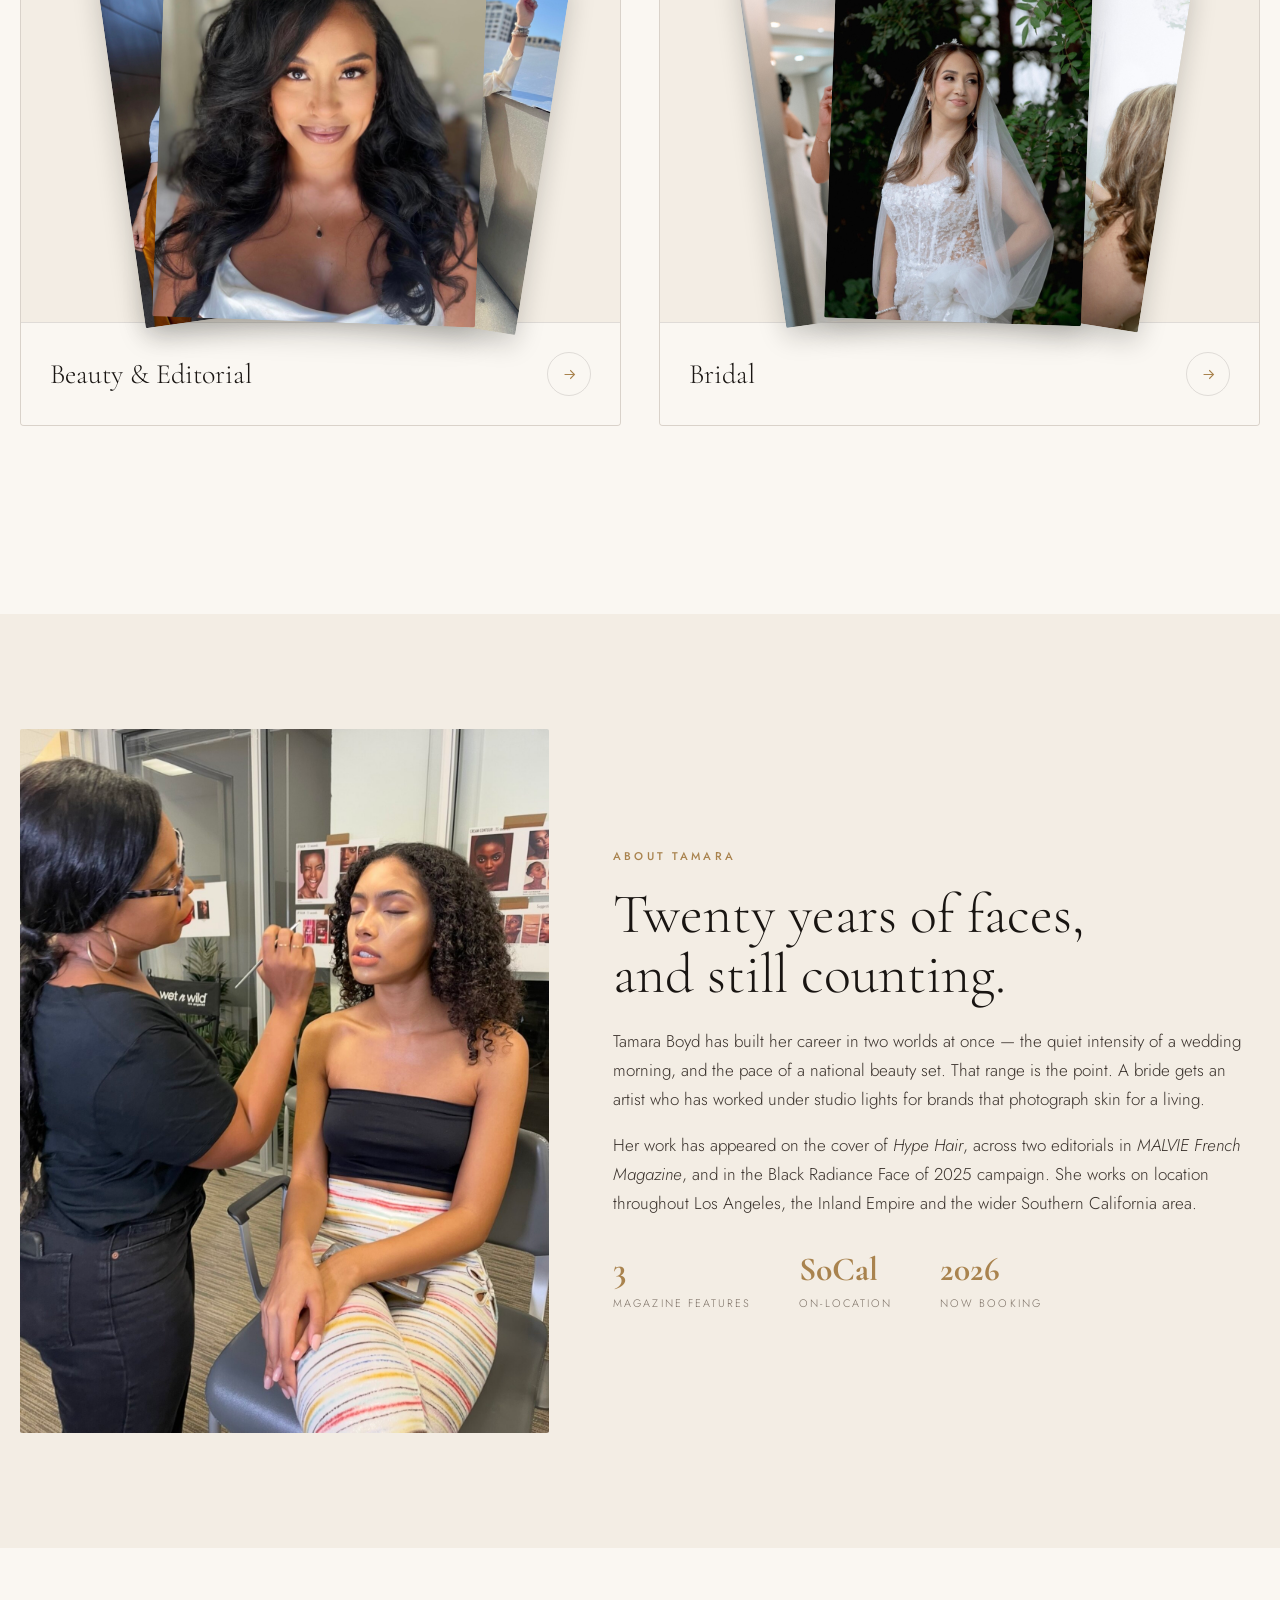
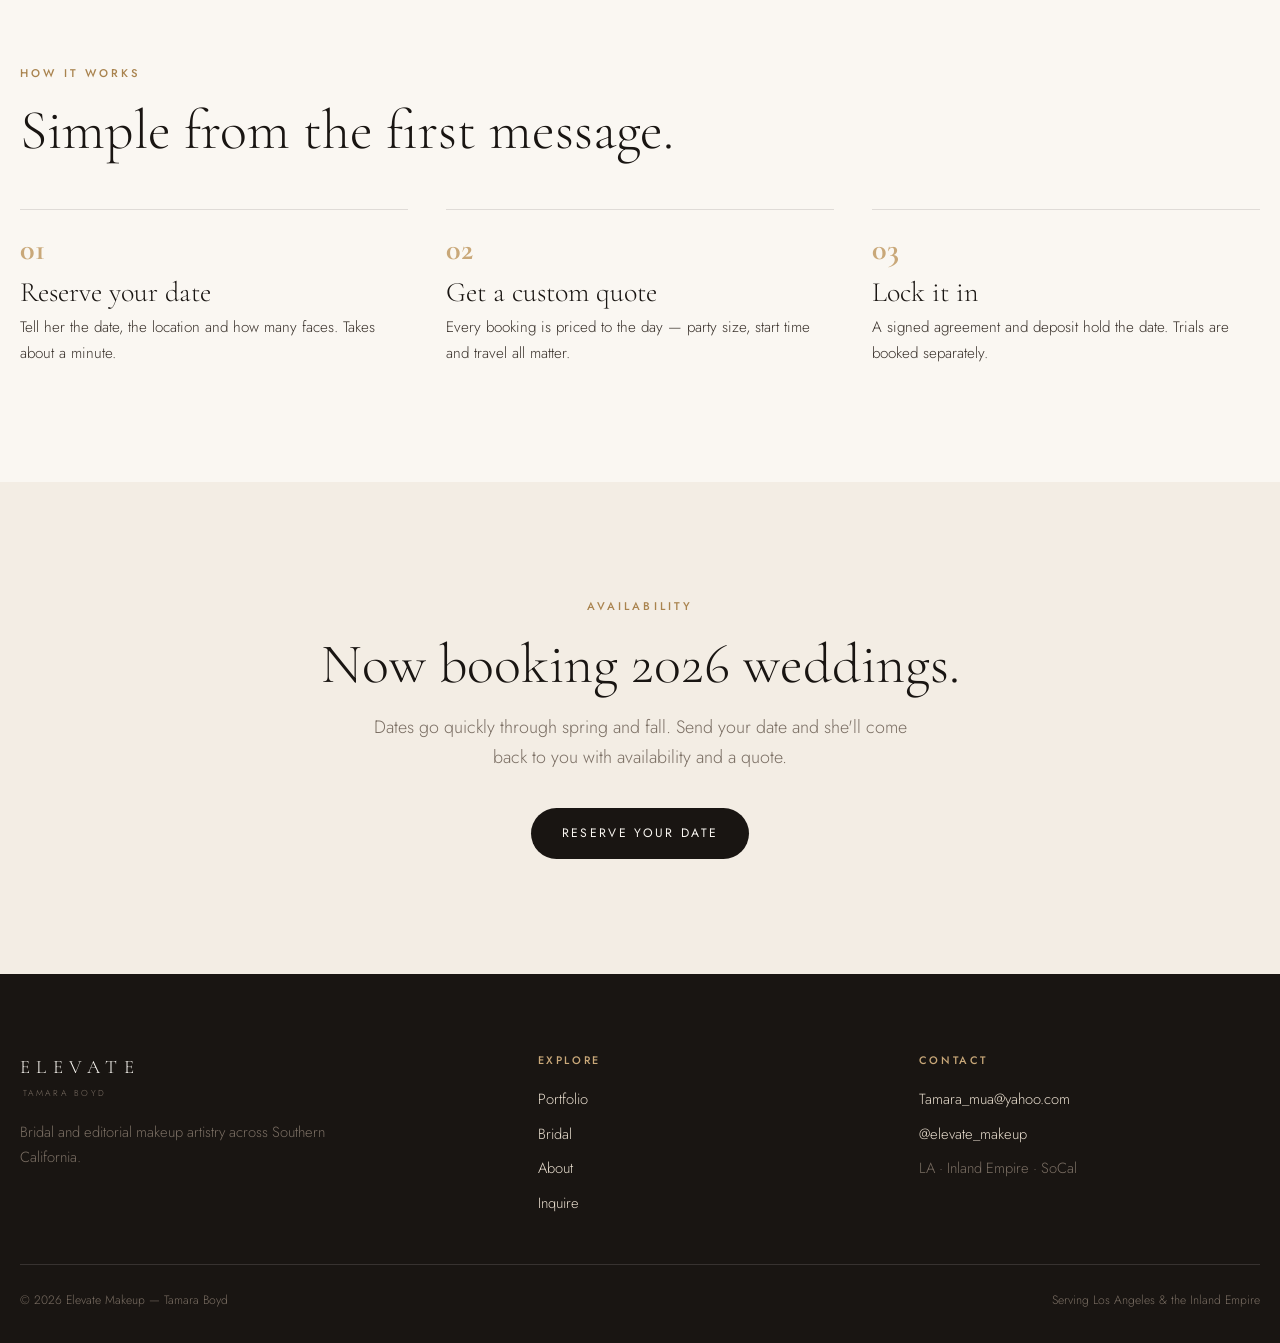
==== commit f1d093c1: "Replace 'wet n wild' with 'LA Girl Cosmetics'" ====
--- a/docs 4/index.html
+++ b/docs 4/index.html
@@ -97,7 +97,7 @@
       <div class="press-item"><b>Hype Hair</b><small>Cover Feature</small></div>
       <div class="press-item"><b>MALVIE</b><small>French Magazine</small></div>
       <div class="press-item"><b>Black Radiance</b><small>Face of 2025 Campaign</small></div>
-      <div class="press-item"><b>wet n wild</b><small>Guest Artist, Los Angeles</small></div>
+      <div class="press-item"><b>LA Girl Cosmetics</b><small>Guest Artist, Los Angeles</small></div>
     </div>
   </div>
 </section>
